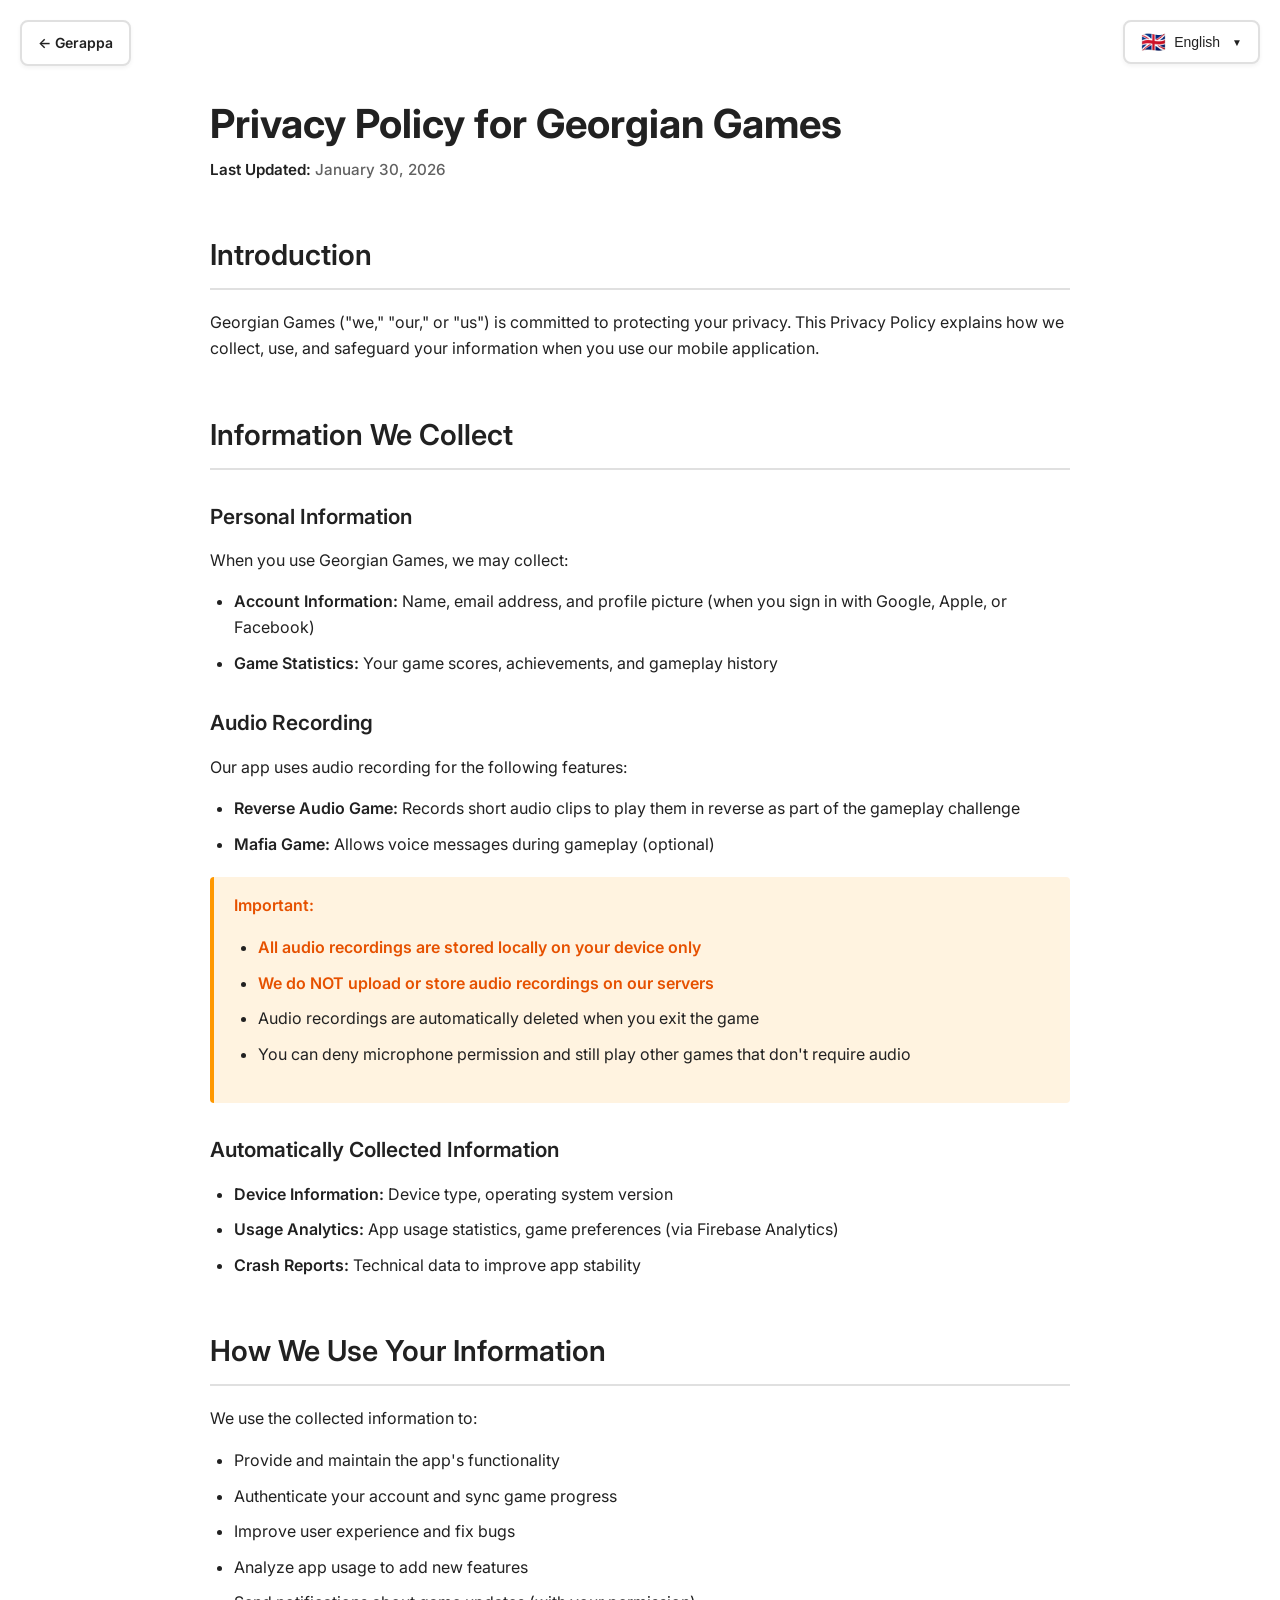
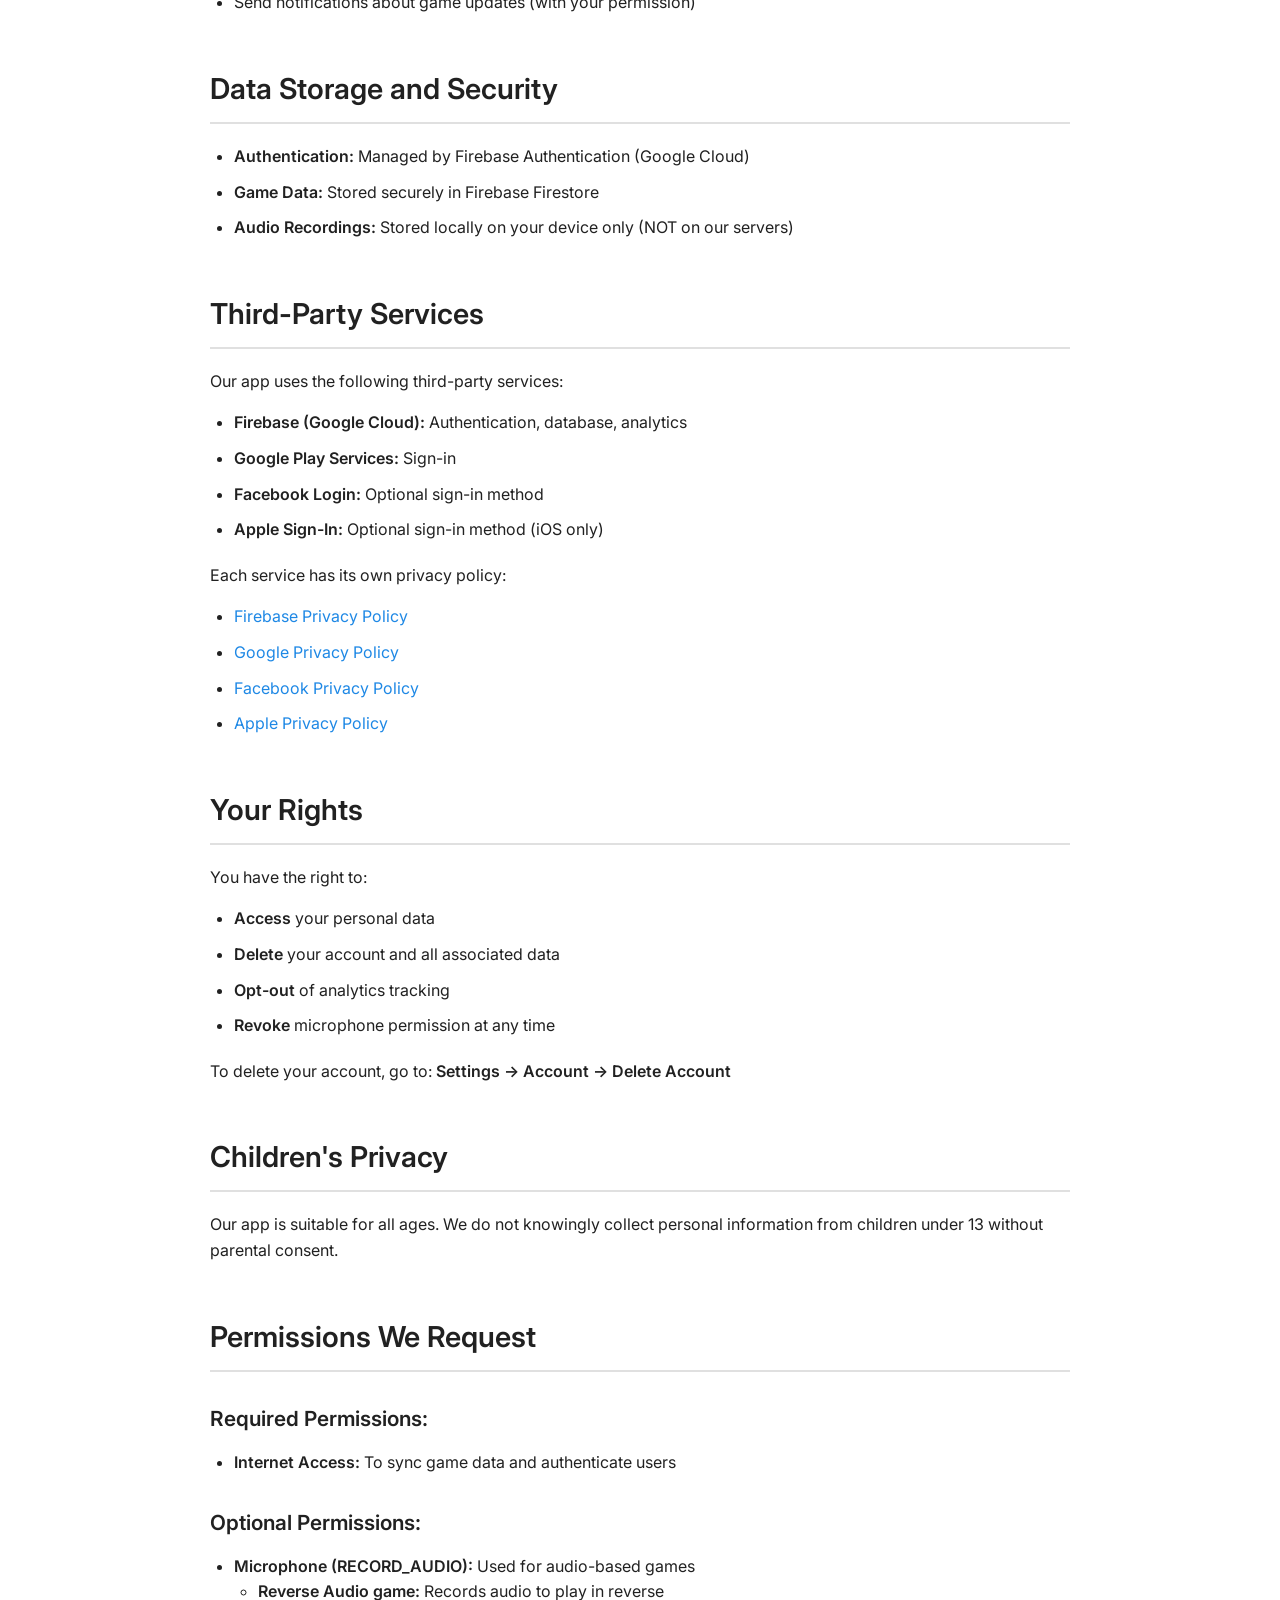
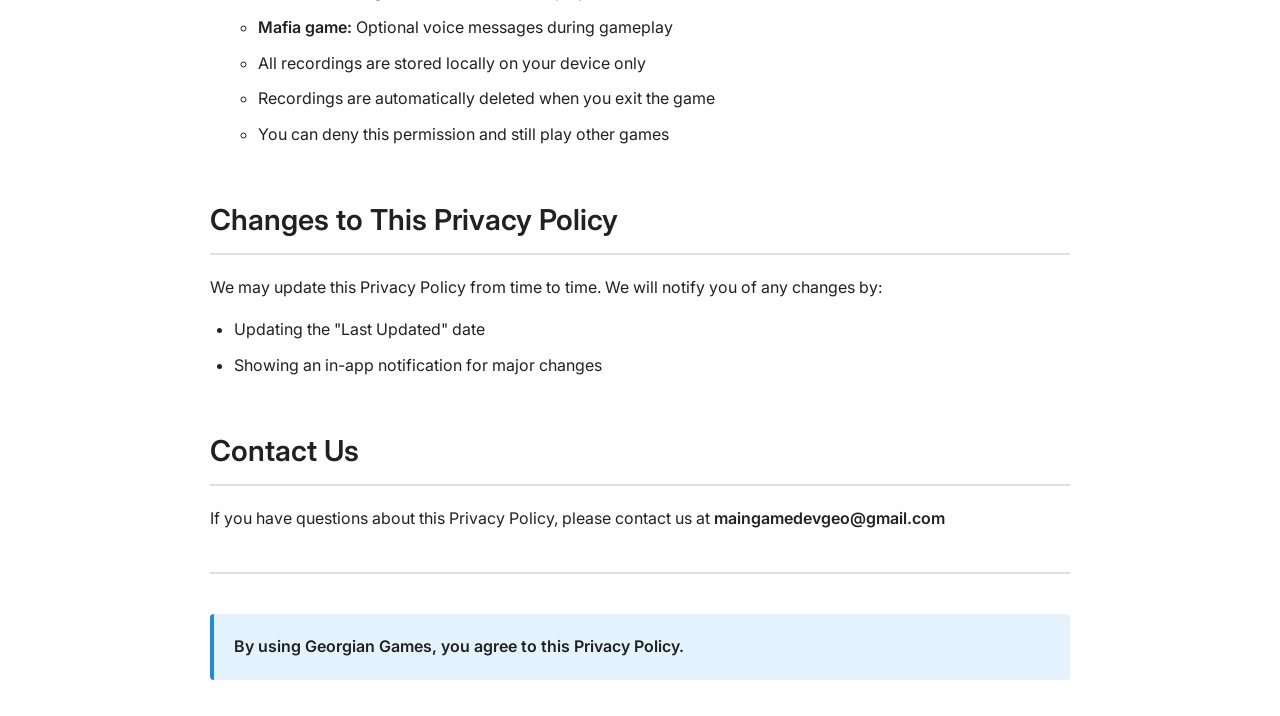
==== privacy/index.html @ 1e3600d7 "Add Gerappa landing page and move privacy policy to /privacy - New trilingual home page at / - Priva" ====
<!DOCTYPE html>
<html lang="en">
<head>
    <meta charset="UTF-8">
    <meta name="viewport" content="width=device-width, initial-scale=1.0">
    <meta name="description" content="Privacy Policy for Georgian Games mobile application. Learn how we collect, use, and protect your information.">
    <meta name="keywords" content="Georgian Games, Privacy Policy, Mobile App, Privacy">
    <meta name="author" content="Georgian Games">
    
    <!-- Open Graph / Facebook -->
    <meta property="og:type" content="website">
    <meta property="og:title" content="Privacy Policy - Georgian Games">
    <meta property="og:description" content="Privacy Policy for Georgian Games mobile application">
    
    <!-- Twitter -->
    <meta name="twitter:card" content="summary">
    <meta name="twitter:title" content="Privacy Policy - Georgian Games">
    <meta name="twitter:description" content="Privacy Policy for Georgian Games mobile application">
    
    <title>Privacy Policy - Georgian Games</title>
    
    <link rel="preconnect" href="https://fonts.googleapis.com">
    <link rel="preconnect" href="https://fonts.gstatic.com" crossorigin>
    <link href="https://fonts.googleapis.com/css2?family=Inter:wght@400;500;600;700&display=swap" rel="stylesheet">
    
    <style>
        * {
            margin: 0;
            padding: 0;
            box-sizing: border-box;
        }
        
        :root {
            --primary-color: #1E88E5;
            --text-color: #212121;
            --text-secondary: #616161;
            --bg-color: #FFFFFF;
            --border-color: #E0E0E0;
            --hover-color: #1976D2;
            --transition: all 0.3s ease;
        }
        
        html {
            scroll-behavior: smooth;
        }
        
        body {
            font-family: 'Inter', -apple-system, BlinkMacSystemFont, 'Segoe UI', Roboto, Oxygen, Ubuntu, Cantarell, sans-serif;
            line-height: 1.6;
            color: var(--text-color);
            background-color: var(--bg-color);
            padding: 0;
            margin: 0;
            font-size: 16px;
        }
        
        .container {
            max-width: 900px;
            margin: 0 auto;
            padding: 20px;
            padding-top: 100px;
        }
        
        /* Home Link */
        .home-link {
            position: fixed;
            top: 20px;
            left: 20px;
            z-index: 1000;
            background: var(--bg-color);
            border: 2px solid var(--border-color);
            border-radius: 8px;
            padding: 10px 16px;
            font-size: 14px;
            font-weight: 600;
            color: var(--text-color);
            text-decoration: none;
            transition: var(--transition);
            box-shadow: 0 2px 4px rgba(0,0,0,0.05);
        }

        .home-link:hover {
            border-color: var(--primary-color);
            color: var(--primary-color);
        }

        /* Language Switcher */
        .language-switcher {
            position: fixed;
            top: 20px;
            right: 20px;
            z-index: 1000;
        }
        
        .language-dropdown {
            position: relative;
            display: inline-block;
        }
        
        .language-button {
            background: var(--bg-color);
            border: 2px solid var(--border-color);
            border-radius: 8px;
            padding: 10px 16px;
            cursor: pointer;
            display: flex;
            align-items: center;
            gap: 8px;
            font-size: 14px;
            font-weight: 500;
            color: var(--text-color);
            transition: var(--transition);
            box-shadow: 0 2px 4px rgba(0,0,0,0.05);
        }
        
        .language-button:hover {
            border-color: var(--primary-color);
            box-shadow: 0 4px 8px rgba(30, 136, 229, 0.1);
        }
        
        .language-button::after {
            content: '▼';
            font-size: 10px;
            margin-left: 4px;
            transition: transform 0.3s ease;
        }
        
        .language-button.active::after {
            transform: rotate(180deg);
        }
        
        .flag {
            font-size: 20px;
            line-height: 1;
        }
        
        .language-menu {
            position: absolute;
            top: calc(100% + 8px);
            right: 0;
            background: var(--bg-color);
            border: 2px solid var(--border-color);
            border-radius: 8px;
            box-shadow: 0 4px 12px rgba(0,0,0,0.1);
            min-width: 180px;
            opacity: 0;
            visibility: hidden;
            transform: translateY(-10px);
            transition: var(--transition);
            overflow: hidden;
        }
        
        .language-menu.active {
            opacity: 1;
            visibility: visible;
            transform: translateY(0);
        }
        
        .language-option {
            padding: 12px 16px;
            cursor: pointer;
            display: flex;
            align-items: center;
            gap: 10px;
            transition: var(--transition);
            border-bottom: 1px solid var(--border-color);
        }
        
        .language-option:last-child {
            border-bottom: none;
        }
        
        .language-option:hover {
            background-color: #F5F5F5;
            color: var(--primary-color);
        }
        
        .language-option.active {
            background-color: #E3F2FD;
            color: var(--primary-color);
            font-weight: 600;
        }
        
        /* Content */
        .content {
            opacity: 1;
            transition: opacity 0.3s ease;
        }
        
        .content.fade-out {
            opacity: 0;
        }
        
        .content.fade-in {
            opacity: 1;
        }
        
        h1 {
            font-size: 2.5em;
            font-weight: 700;
            margin-bottom: 10px;
            color: var(--text-color);
            line-height: 1.2;
        }
        
        .last-updated {
            color: var(--text-secondary);
            font-size: 0.95em;
            margin-bottom: 40px;
            font-weight: 500;
        }
        
        h2 {
            font-size: 1.8em;
            font-weight: 600;
            margin-top: 50px;
            margin-bottom: 20px;
            color: var(--text-color);
            padding-bottom: 10px;
            border-bottom: 2px solid var(--border-color);
        }
        
        h3 {
            font-size: 1.3em;
            font-weight: 600;
            margin-top: 30px;
            margin-bottom: 15px;
            color: var(--text-color);
        }
        
        p {
            margin-bottom: 16px;
            color: var(--text-color);
        }
        
        ul, ol {
            margin-bottom: 20px;
            padding-left: 24px;
        }
        
        li {
            margin-bottom: 10px;
            color: var(--text-color);
        }
        
        strong {
            color: var(--text-color);
            font-weight: 600;
        }
        
        a {
            color: var(--primary-color);
            text-decoration: none;
            transition: var(--transition);
            border-bottom: 1px solid transparent;
        }
        
        a:hover {
            color: var(--hover-color);
            border-bottom-color: var(--hover-color);
        }
        
        .important {
            background-color: #FFF3E0;
            border-left: 4px solid #FF9800;
            padding: 16px 20px;
            margin: 20px 0;
            border-radius: 4px;
        }
        
        .important strong {
            color: #E65100;
        }
        
        hr {
            border: none;
            border-top: 2px solid var(--border-color);
            margin: 40px 0;
        }
        
        .agreement {
            background-color: #E3F2FD;
            border-left: 4px solid var(--primary-color);
            padding: 20px;
            margin-top: 40px;
            border-radius: 4px;
            font-weight: 500;
        }
        
        /* Responsive Design */
        @media (max-width: 768px) {
            .container {
                padding: 15px;
                padding-top: 90px;
            }
            
            .language-switcher {
                top: 15px;
                right: 15px;
            }
            
            .language-button {
                padding: 8px 12px;
                font-size: 13px;
            }
            
            h1 {
                font-size: 2em;
            }
            
            h2 {
                font-size: 1.5em;
                margin-top: 40px;
            }
            
            h3 {
                font-size: 1.2em;
            }
            
            body {
                font-size: 15px;
            }
        }
        
        @media (max-width: 480px) {
            .container {
                padding: 12px;
                padding-top: 85px;
            }
            
            h1 {
                font-size: 1.75em;
            }
            
            h2 {
                font-size: 1.3em;
            }
            
            .language-button span:not(.flag) {
                display: none;
            }
            
            .language-menu {
                min-width: 150px;
            }
        }
        
        /* Accessibility */
        .sr-only {
            position: absolute;
            width: 1px;
            height: 1px;
            padding: 0;
            margin: -1px;
            overflow: hidden;
            clip: rect(0, 0, 0, 0);
            white-space: nowrap;
            border-width: 0;
        }
        
        /* Print Styles */
        @media print {
            .language-switcher {
                display: none;
            }
            
            .container {
                padding-top: 20px;
            }
        }
    </style>
</head>
<body>
    <a class="home-link" href="/">← Gerappa</a>

    <!-- Language Switcher -->
    <div class="language-switcher">
        <div class="language-dropdown">
            <button class="language-button" id="languageButton" aria-label="Select language" aria-haspopup="true" aria-expanded="false">
                <span class="flag" id="currentFlag">🇬🇧</span>
                <span id="currentLanguage">English</span>
            </button>
            <div class="language-menu" id="languageMenu" role="menu">
                <div class="language-option active" data-lang="en" role="menuitem" tabindex="0">
                    <span class="flag">🇬🇧</span>
                    <span>English</span>
                </div>
                <div class="language-option" data-lang="ka" role="menuitem" tabindex="0">
                    <span class="flag">🇬🇪</span>
                    <span>ქართული</span>
                </div>
                <div class="language-option" data-lang="ru" role="menuitem" tabindex="0">
                    <span class="flag">🇷🇺</span>
                    <span>Русский</span>
                </div>
            </div>
        </div>
    </div>
    
    <!-- Content Container -->
    <div class="container">
        <div class="content" id="content">
            <!-- English Content (Default) -->
            <div data-lang="en">
                <h1>Privacy Policy for Georgian Games</h1>
                <p class="last-updated"><strong>Last Updated:</strong> January 30, 2026</p>
                
                <h2>Introduction</h2>
                <p>Georgian Games ("we," "our," or "us") is committed to protecting your privacy. This Privacy Policy explains how we collect, use, and safeguard your information when you use our mobile application.</p>
                
                <h2>Information We Collect</h2>
                
                <h3>Personal Information</h3>
                <p>When you use Georgian Games, we may collect:</p>
                <ul>
                    <li><strong>Account Information:</strong> Name, email address, and profile picture (when you sign in with Google, Apple, or Facebook)</li>
                    <li><strong>Game Statistics:</strong> Your game scores, achievements, and gameplay history</li>
                </ul>
                
                <h3>Audio Recording</h3>
                <p>Our app uses audio recording for the following features:</p>
                <ul>
                    <li><strong>Reverse Audio Game:</strong> Records short audio clips to play them in reverse as part of the gameplay challenge</li>
                    <li><strong>Mafia Game:</strong> Allows voice messages during gameplay (optional)</li>
                </ul>
                
                <div class="important">
                    <p><strong>Important:</strong></p>
                    <ul>
                        <li><strong>All audio recordings are stored locally on your device only</strong></li>
                        <li><strong>We do NOT upload or store audio recordings on our servers</strong></li>
                        <li>Audio recordings are automatically deleted when you exit the game</li>
                        <li>You can deny microphone permission and still play other games that don't require audio</li>
                    </ul>
                </div>
                
                <h3>Automatically Collected Information</h3>
                <ul>
                    <li><strong>Device Information:</strong> Device type, operating system version</li>
                    <li><strong>Usage Analytics:</strong> App usage statistics, game preferences (via Firebase Analytics)</li>
                    <li><strong>Crash Reports:</strong> Technical data to improve app stability</li>
                </ul>
                
                <h2>How We Use Your Information</h2>
                <p>We use the collected information to:</p>
                <ul>
                    <li>Provide and maintain the app's functionality</li>
                    <li>Authenticate your account and sync game progress</li>
                    <li>Improve user experience and fix bugs</li>
                    <li>Analyze app usage to add new features</li>
                    <li>Send notifications about game updates (with your permission)</li>
                </ul>
                
                <h2>Data Storage and Security</h2>
                <ul>
                    <li><strong>Authentication:</strong> Managed by Firebase Authentication (Google Cloud)</li>
                    <li><strong>Game Data:</strong> Stored securely in Firebase Firestore</li>
                    <li><strong>Audio Recordings:</strong> Stored locally on your device only (NOT on our servers)</li>
                </ul>
                
                <h2>Third-Party Services</h2>
                <p>Our app uses the following third-party services:</p>
                <ul>
                    <li><strong>Firebase (Google Cloud):</strong> Authentication, database, analytics</li>
                    <li><strong>Google Play Services:</strong> Sign-in</li>
                    <li><strong>Facebook Login:</strong> Optional sign-in method</li>
                    <li><strong>Apple Sign-In:</strong> Optional sign-in method (iOS only)</li>
                </ul>
                <p>Each service has its own privacy policy:</p>
                <ul>
                    <li><a href="https://firebase.google.com/support/privacy" target="_blank" rel="noopener noreferrer">Firebase Privacy Policy</a></li>
                    <li><a href="https://policies.google.com/privacy" target="_blank" rel="noopener noreferrer">Google Privacy Policy</a></li>
                    <li><a href="https://www.facebook.com/privacy/explanation" target="_blank" rel="noopener noreferrer">Facebook Privacy Policy</a></li>
                    <li><a href="https://www.apple.com/privacy/" target="_blank" rel="noopener noreferrer">Apple Privacy Policy</a></li>
                </ul>
                
                <h2>Your Rights</h2>
                <p>You have the right to:</p>
                <ul>
                    <li><strong>Access</strong> your personal data</li>
                    <li><strong>Delete</strong> your account and all associated data</li>
                    <li><strong>Opt-out</strong> of analytics tracking</li>
                    <li><strong>Revoke</strong> microphone permission at any time</li>
                </ul>
                <p>To delete your account, go to: <strong>Settings → Account → Delete Account</strong></p>
                
                <h2>Children's Privacy</h2>
                <p>Our app is suitable for all ages. We do not knowingly collect personal information from children under 13 without parental consent.</p>
                
                <h2>Permissions We Request</h2>
                
                <h3>Required Permissions:</h3>
                <ul>
                    <li><strong>Internet Access:</strong> To sync game data and authenticate users</li>
                </ul>
                
                <h3>Optional Permissions:</h3>
                <ul>
                    <li><strong>Microphone (RECORD_AUDIO):</strong> Used for audio-based games
                        <ul>
                            <li><strong>Reverse Audio game:</strong> Records audio to play in reverse</li>
                            <li><strong>Mafia game:</strong> Optional voice messages during gameplay</li>
                            <li>All recordings are stored locally on your device only</li>
                            <li>Recordings are automatically deleted when you exit the game</li>
                            <li>You can deny this permission and still play other games</li>
                        </ul>
                    </li>
                </ul>
                
                <h2>Changes to This Privacy Policy</h2>
                <p>We may update this Privacy Policy from time to time. We will notify you of any changes by:</p>
                <ul>
                    <li>Updating the "Last Updated" date</li>
                    <li>Showing an in-app notification for major changes</li>
                </ul>
                
                <h2>Contact Us</h2>
                <p>If you have questions about this Privacy Policy, please contact us at <strong>maingamedevgeo@gmail.com</strong></p>
                
                <hr>
                
                <p class="agreement"><strong>By using Georgian Games, you agree to this Privacy Policy.</strong></p>
            </div>
            
            <!-- Georgian Content -->
            <div data-lang="ka" style="display: none;">
                <h1>კონფიდენციალურობის პოლიტიკა - Georgian Games</h1>
                <p class="last-updated"><strong>ბოლო განახლება:</strong> 30 იანვარი, 2026</p>
                
                <h2>შესავალი</h2>
                <p>Georgian Games ("ჩვენ") ვალდებულნი ვართ დავიცვათ თქვენი კონფიდენციალურობა. ეს პოლიტიკა განმარტავს როგორ ვაგროვებთ, ვიყენებთ და ვიცავთ თქვენს ინფორმაციას.</p>
                
                <h2>რა ინფორმაციას ვაგროვებთ</h2>
                
                <h3>პერსონალური ინფორმაცია</h3>
                <ul>
                    <li><strong>ანგარიშის ინფორმაცია:</strong> სახელი, ელფოსტა, პროფილის სურათი (Google, Apple, ან Facebook-ით შესვლისას)</li>
                    <li><strong>თამაშის სტატისტიკა:</strong> ქულები, მიღწევები, თამაშის ისტორია</li>
                </ul>
                
                <h3>აუდიო ჩაწერა</h3>
                <p>აპლიკაცია იყენებს აუდიო ჩაწერას შემდეგი თამაშებისთვის:</p>
                <ul>
                    <li><strong>Reverse Audio თამაში:</strong> აწერს აუდიოს უკუღმა დასაკრავად</li>
                    <li><strong>მაფიის თამაში:</strong> ხმოვანი შეტყობინებები თამაშის დროს (არასავალდებულო)</li>
                </ul>
                
                <div class="important">
                    <p><strong>მნიშვნელოვანი:</strong></p>
                    <ul>
                        <li><strong>ყველა ჩანაწერი ინახება მხოლოდ თქვენს მოწყობილობაზე</strong></li>
                        <li><strong>არ ვტვირთავთ ჩანაწერებს სერვერზე</strong></li>
                        <li>ჩანაწერები ავტომატურად იშლება თამაშის დასრულების შემდეგ</li>
                        <li>შეგიძლიათ უარი თქვათ მიკროფონზე და თამაშოთ სხვა თამაშები</li>
                    </ul>
                </div>
                
                <h3>ავტომატურად შეგროვებული ინფორმაცია</h3>
                <ul>
                    <li><strong>მოწყობილობის ინფორმაცია:</strong> ტიპი, ოპერაციული სისტემის ვერსია</li>
                    <li><strong>გამოყენების ანალიტიკა:</strong> აპლიკაციის გამოყენების სტატისტიკა</li>
                    <li><strong>შეცდომების რეპორტები:</strong> ტექნიკური მონაცემები სტაბილურობის გასაუმჯობესებლად</li>
                </ul>
                
                <h2>როგორ ვიყენებთ ინფორმაციას</h2>
                <p>ინფორმაციას ვიყენებთ:</p>
                <ul>
                    <li>აპლიკაციის ფუნქციონირებისთვის</li>
                    <li>ანგარიშის ავთენტიფიკაციისა და პროგრესის სინქრონიზაციისთვის</li>
                    <li>მომხმარებლის გამოცდილების გაუმჯობესებისთვის</li>
                    <li>ახალი ფუნქციების დამატებისთვის</li>
                    <li>შეტყობინებების გასაგზავნად (თქვენი ნებართვით)</li>
                </ul>
                
                <h2>მონაცემთა შენახვა და უსაფრთხოება</h2>
                <ul>
                    <li><strong>ავთენტიფიკაცია:</strong> Firebase Authentication (Google Cloud)</li>
                    <li><strong>თამაშის მონაცემები:</strong> Firebase Firestore</li>
                    <li><strong>აუდიო ჩანაწერები:</strong> მხოლოდ თქვენს მოწყობილობაზე</li>
                </ul>
                
                <h2>მესამე მხარის სერვისები</h2>
                <p>აპლიკაცია იყენებს:</p>
                <ul>
                    <li><strong>Firebase (Google Cloud):</strong> ავთენტიფიკაცია, მონაცემთა ბაზა, ანალიტიკა</li>
                    <li><strong>Google Play Services:</strong> შესვლა</li>
                    <li><strong>Facebook Login:</strong> შესვლის ოფცია</li>
                    <li><strong>Apple Sign-In:</strong> შესვლის ოფცია (iOS)</li>
                </ul>
                <p>თითოეულ სერვისს აქვს საკუთარი კონფიდენციალურობის პოლიტიკა:</p>
                <ul>
                    <li><a href="https://firebase.google.com/support/privacy" target="_blank" rel="noopener noreferrer">Firebase Privacy Policy</a></li>
                    <li><a href="https://policies.google.com/privacy" target="_blank" rel="noopener noreferrer">Google Privacy Policy</a></li>
                    <li><a href="https://www.facebook.com/privacy/explanation" target="_blank" rel="noopener noreferrer">Facebook Privacy Policy</a></li>
                    <li><a href="https://www.apple.com/privacy/" target="_blank" rel="noopener noreferrer">Apple Privacy Policy</a></li>
                </ul>
                
                <h2>თქვენი უფლებები</h2>
                <p>თქვენ გაქვთ უფლება:</p>
                <ul>
                    <li><strong>წვდომა</strong> თქვენს მონაცემებზე</li>
                    <li><strong>წაშლა</strong> ანგარიშისა და ყველა მონაცემის</li>
                    <li><strong>გამორთვა</strong> ანალიტიკის თვალყურის დევნება</li>
                    <li><strong>გაუქმება</strong> მიკროფონის ნებართვა ნებისმიერ დროს</li>
                </ul>
                <p>ანგარიშის წასაშლელად: <strong>პარამეტრები → ანგარიში → ანგარიშის წაშლა</strong></p>
                
                <h2>ბავშვების კონფიდენციალურობა</h2>
                <p>აპლიკაცია შესაფერისია ყველა ასაკისთვის. ჩვენ არ ვაგროვებთ 13 წლამდე ბავშვების მონაცემებს მშობლების თანხმობის გარეშე.</p>
                
                <h2>ნებართვები</h2>
                
                <h3>სავალდებულო:</h3>
                <ul>
                    <li><strong>ინტერნეტ წვდომა:</strong> მონაცემების სინქრონიზაციისთვის</li>
                </ul>
                
                <h3>არასავალდებულო:</h3>
                <ul>
                    <li><strong>მიკროფონი (RECORD_AUDIO):</strong> აუდიო თამაშებისთვის
                        <ul>
                            <li><strong>Reverse Audio:</strong> აუდიოს უკუღმა დაკრა</li>
                            <li><strong>მაფია:</strong> ხმოვანი შეტყობინებები</li>
                            <li>ჩანაწერები ინახება მხოლოდ თქვენს მოწყობილობაზე</li>
                            <li>ავტომატურად იშლება თამაშის შემდეგ</li>
                        </ul>
                    </li>
                </ul>
                
                <h2>ცვლილებები</h2>
                <p>შეიძლება დროდადრო განვაახლოთ ეს პოლიტიკა. ვაცნობებთ ცვლილებების შესახებ:</p>
                <ul>
                    <li>"ბოლო განახლების" თარიღის შეცვლით</li>
                    <li>აპლიკაციაში შეტყობინებით (მნიშვნელოვანი ცვლილებების შემთხვევაში)</li>
                </ul>
                
                <h2>დაგვიკავშირდით</h2>
                <p>კითხვების შემთხვევაში მოგვწერეთ <strong>maingamedevgeo@gmail.com</strong>-ზე.</p>
                
                <hr>
                
                <p class="agreement"><strong>Georgian Games-ის გამოყენებით თქვენ ეთანხმებით ამ კონფიდენციალურობის პოლიტიკას.</strong></p>
            </div>
            
            <!-- Russian Content -->
            <div data-lang="ru" style="display: none;">
                <h1>Политика конфиденциальности - Georgian Games</h1>
                <p class="last-updated"><strong>Последнее обновление:</strong> 30 января 2026</p>
                
                <h2>Введение</h2>
                <p>Georgian Games ("мы") обязуется защищать вашу конфиденциальность. Эта Политика конфиденциальности объясняет, как мы собираем, используем и защищаем вашу информацию.</p>
                
                <h2>Какую информацию мы собираем</h2>
                
                <h3>Личная информация</h3>
                <ul>
                    <li><strong>Информация аккаунта:</strong> Имя, адрес электронной почты, фото профиля (при входе через Google, Apple или Facebook)</li>
                    <li><strong>Игровая статистика:</strong> Ваши очки, достижения, история игр</li>
                </ul>
                
                <h3>Запись аудио</h3>
                <p>Приложение использует запись аудио для следующих функций:</p>
                <ul>
                    <li><strong>Игра Reverse Audio:</strong> Записывает короткие аудиоклипы для воспроизведения в обратном порядке</li>
                    <li><strong>Игра Мафия:</strong> Голосовые сообщения во время игры (опционально)</li>
                </ul>
                
                <div class="important">
                    <p><strong>Важно:</strong></p>
                    <ul>
                        <li><strong>Все аудиозаписи хранятся только на вашем устройстве</strong></li>
                        <li><strong>Мы НЕ загружаем записи на наши серверы</strong></li>
                        <li>Записи автоматически удаляются после выхода из игры</li>
                        <li>Вы можете отказать в доступе к микрофону и играть в другие игры</li>
                    </ul>
                </div>
                
                <h3>Автоматически собираемая информация</h3>
                <ul>
                    <li><strong>Информация об устройстве:</strong> Тип устройства, версия операционной системы</li>
                    <li><strong>Аналитика использования:</strong> Статистика использования приложения</li>
                    <li><strong>Отчеты об ошибках:</strong> Технические данные для улучшения стабильности</li>
                </ul>
                
                <h2>Как мы используем информацию</h2>
                <p>Мы используем информацию для:</p>
                <ul>
                    <li>Обеспечения функциональности приложения</li>
                    <li>Аутентификации аккаунта и синхронизации прогресса</li>
                    <li>Улучшения пользовательского опыта</li>
                    <li>Анализа использования для добавления новых функций</li>
                    <li>Отправки уведомлений об обновлениях (с вашего разрешения)</li>
                </ul>
                
                <h2>Хранение и безопасность данных</h2>
                <ul>
                    <li><strong>Аутентификация:</strong> Firebase Authentication (Google Cloud)</li>
                    <li><strong>Игровые данные:</strong> Firebase Firestore</li>
                    <li><strong>Аудиозаписи:</strong> Только на вашем устройстве</li>
                </ul>
                
                <h2>Сторонние сервисы</h2>
                <p>Приложение использует:</p>
                <ul>
                    <li><strong>Firebase (Google Cloud):</strong> Аутентификация, база данных, аналитика</li>
                    <li><strong>Google Play Services:</strong> Вход</li>
                    <li><strong>Facebook Login:</strong> Опциональный метод входа</li>
                    <li><strong>Apple Sign-In:</strong> Опциональный метод входа (iOS)</li>
                </ul>
                <p>Каждый сервис имеет свою политику конфиденциальности:</p>
                <ul>
                    <li><a href="https://firebase.google.com/support/privacy" target="_blank" rel="noopener noreferrer">Firebase Privacy Policy</a></li>
                    <li><a href="https://policies.google.com/privacy" target="_blank" rel="noopener noreferrer">Google Privacy Policy</a></li>
                    <li><a href="https://www.facebook.com/privacy/explanation" target="_blank" rel="noopener noreferrer">Facebook Privacy Policy</a></li>
                    <li><a href="https://www.apple.com/privacy/" target="_blank" rel="noopener noreferrer">Apple Privacy Policy</a></li>
                </ul>
                
                <h2>Ваши права</h2>
                <p>Вы имеете право:</p>
                <ul>
                    <li><strong>Получить доступ</strong> к своим данным</li>
                    <li><strong>Удалить</strong> аккаунт и все связанные данные</li>
                    <li><strong>Отключить</strong> отслеживание аналитики</li>
                    <li><strong>Отозвать</strong> разрешение микрофона в любое время</li>
                </ul>
                <p>Чтобы удалить аккаунт: <strong>Настройки → Аккаунт → Удалить аккаунт</strong></p>
                
                <h2>Конфиденциальность детей</h2>
                <p>Приложение подходит для всех возрастов. Мы не собираем личную информацию детей до 13 лет без согласия родителей.</p>
                
                <h2>Разрешения</h2>
                
                <h3>Обязательные:</h3>
                <ul>
                    <li><strong>Доступ к интернету:</strong> Для синхронизации данных</li>
                </ul>
                
                <h3>Опциональные:</h3>
                <ul>
                    <li><strong>Микрофон (RECORD_AUDIO):</strong> Для аудио-игр
                        <ul>
                            <li><strong>Reverse Audio:</strong> Запись аудио для воспроизведения в обратном порядке</li>
                            <li><strong>Мафия:</strong> Голосовые сообщения</li>
                            <li>Записи хранятся только на вашем устройстве</li>
                            <li>Автоматически удаляются после игры</li>
                        </ul>
                    </li>
                </ul>
                
                <h2>Изменения</h2>
                <p>Мы можем периодически обновлять эту Политику. Мы уведомим вас об изменениях:</p>
                <ul>
                    <li>Обновлением даты "Последнее обновление"</li>
                    <li>Уведомлением в приложении (для важных изменений)</li>
                </ul>
                
                <h2>Свяжитесь с нами</h2>
                <p>Если у вас есть вопросы, свяжитесь с нами по адресу <strong>maingamedevgeo@gmail.com</strong></p>
                
                <hr>
                
                <p class="agreement"><strong>Используя Georgian Games, вы соглашаетесь с этой Политикой конфиденциальности.</strong></p>
            </div>
        </div>
    </div>
    
    <script>
        // Language data
        const languages = {
            en: {
                flag: '🇬🇧',
                name: 'English'
            },
            ka: {
                flag: '🇬🇪',
                name: 'ქართული'
            },
            ru: {
                flag: '🇷🇺',
                name: 'Русский'
            }
        };
        
        // Get elements
        const languageButton = document.getElementById('languageButton');
        const languageMenu = document.getElementById('languageMenu');
        const currentFlag = document.getElementById('currentFlag');
        const currentLanguage = document.getElementById('currentLanguage');
        const content = document.getElementById('content');
        const languageOptions = document.querySelectorAll('.language-option');
        const contentDivs = document.querySelectorAll('#content > [data-lang]');
        
        // Get saved language or default to English
        let currentLang = localStorage.getItem('privacyPolicyLang') || 'en';
        
        // Initialize language
        function setLanguage(lang) {
            // Update button
            currentFlag.textContent = languages[lang].flag;
            currentLanguage.textContent = languages[lang].name;
            
            // Update content visibility
            contentDivs.forEach(div => {
                if (div.getAttribute('data-lang') === lang) {
                    div.style.display = 'block';
                } else {
                    div.style.display = 'none';
                }
            });
            
            // Update active state in menu
            languageOptions.forEach(option => {
                if (option.getAttribute('data-lang') === lang) {
                    option.classList.add('active');
                } else {
                    option.classList.remove('active');
                }
            });
            
            // Update HTML lang attribute
            document.documentElement.lang = lang;
            
            // Save to localStorage
            localStorage.setItem('privacyPolicyLang', lang);
            
            // Update meta description based on language
            const metaDescription = document.querySelector('meta[name="description"]');
            if (metaDescription) {
                if (lang === 'ka') {
                    metaDescription.content = 'კონფიდენციალურობის პოლიტიკა Georgian Games მობილური აპლიკაციისთვის.';
                } else if (lang === 'ru') {
                    metaDescription.content = 'Политика конфиденциальности для мобильного приложения Georgian Games.';
                } else {
                    metaDescription.content = 'Privacy Policy for Georgian Games mobile application. Learn how we collect, use, and protect your information.';
                }
            }
        }
        
        // Toggle menu
        languageButton.addEventListener('click', (e) => {
            e.stopPropagation();
            languageMenu.classList.toggle('active');
            languageButton.classList.toggle('active');
            languageButton.setAttribute('aria-expanded', languageMenu.classList.contains('active'));
        });
        
        // Close menu when clicking outside
        document.addEventListener('click', (e) => {
            if (!languageButton.contains(e.target) && !languageMenu.contains(e.target)) {
                languageMenu.classList.remove('active');
                languageButton.classList.remove('active');
                languageButton.setAttribute('aria-expanded', 'false');
            }
        });
        
        // Handle language selection
        languageOptions.forEach(option => {
            option.addEventListener('click', () => {
                const lang = option.getAttribute('data-lang');
                setLanguage(lang);
                languageMenu.classList.remove('active');
                languageButton.classList.remove('active');
                languageButton.setAttribute('aria-expanded', 'false');
                
                // Smooth scroll to top
                window.scrollTo({
                    top: 0,
                    behavior: 'smooth'
                });
            });
            
            // Keyboard navigation
            option.addEventListener('keydown', (e) => {
                if (e.key === 'Enter' || e.key === ' ') {
                    e.preventDefault();
                    option.click();
                }
            });
        });
        
        // Initialize on page load
        setLanguage(currentLang);
        
        // Keyboard accessibility for language button
        languageButton.addEventListener('keydown', (e) => {
            if (e.key === 'Enter' || e.key === ' ') {
                e.preventDefault();
                languageButton.click();
            }
        });
    </script>
</body>
</html>
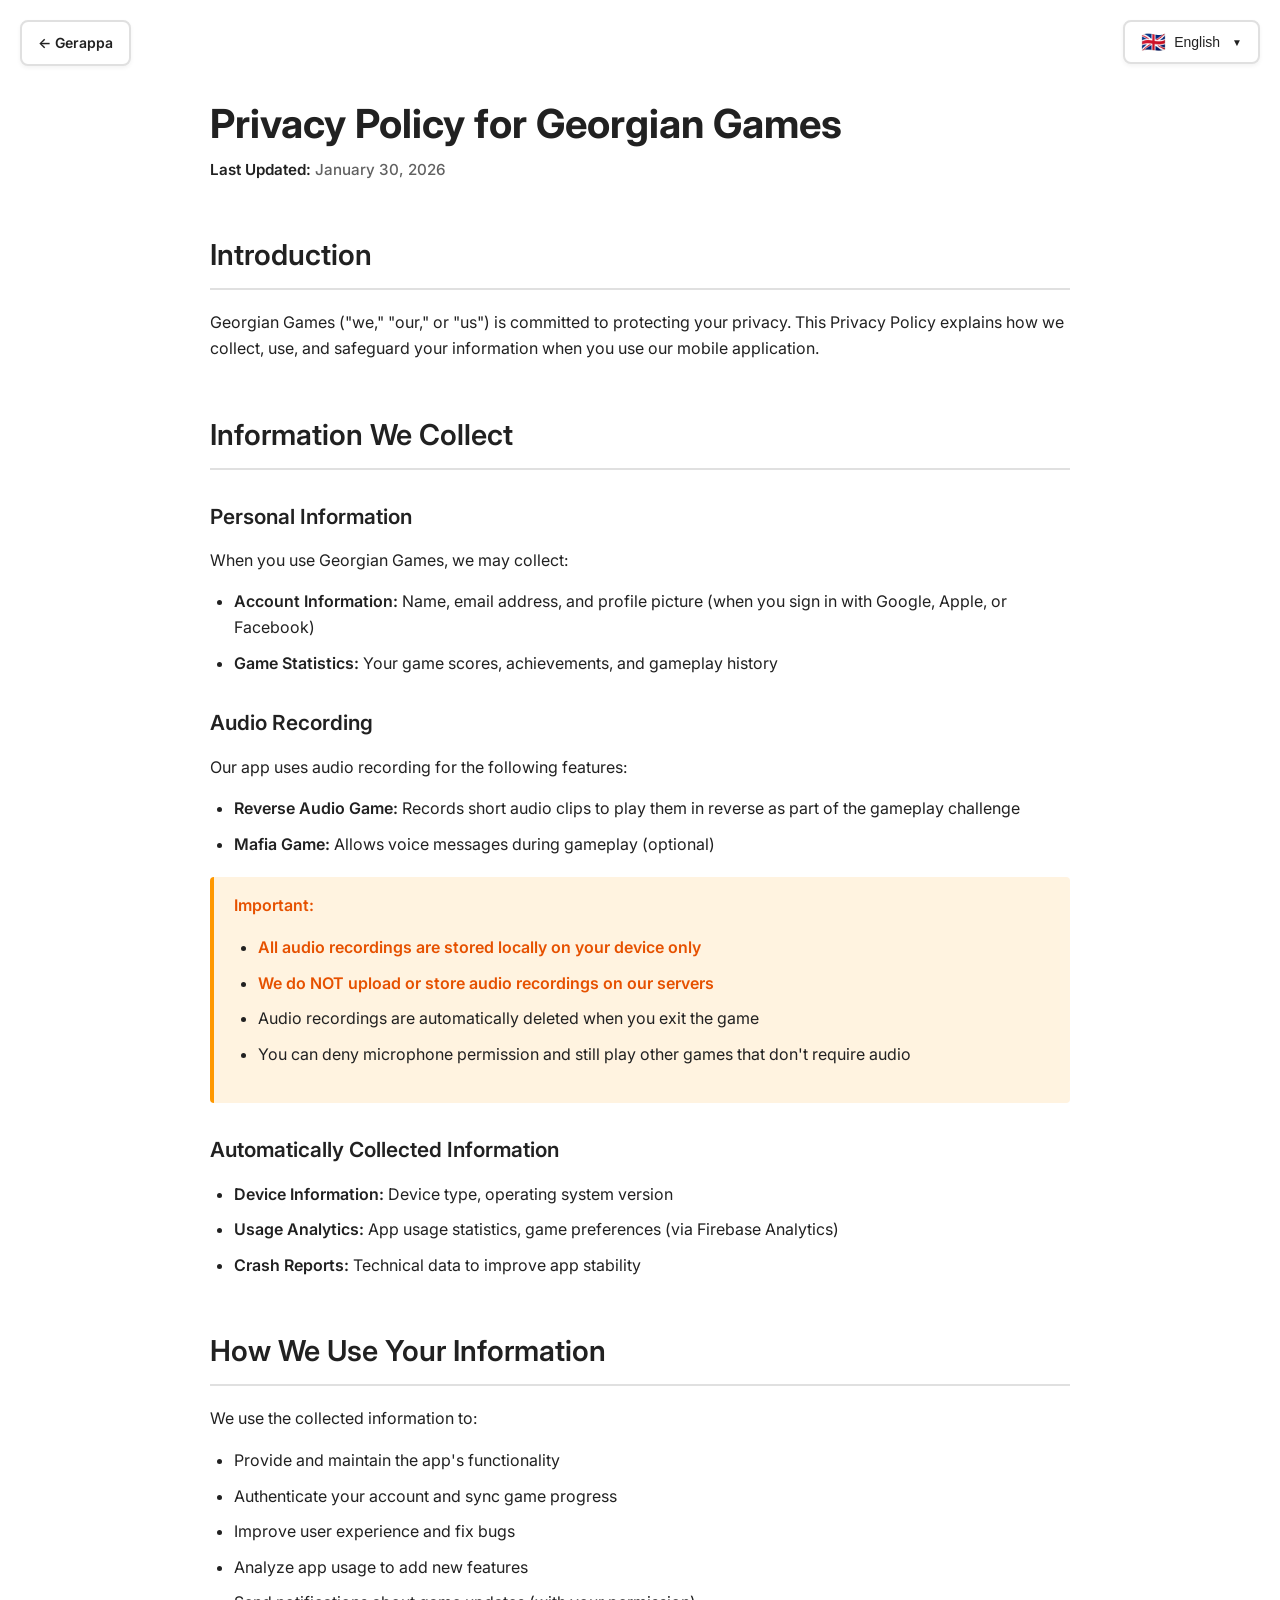
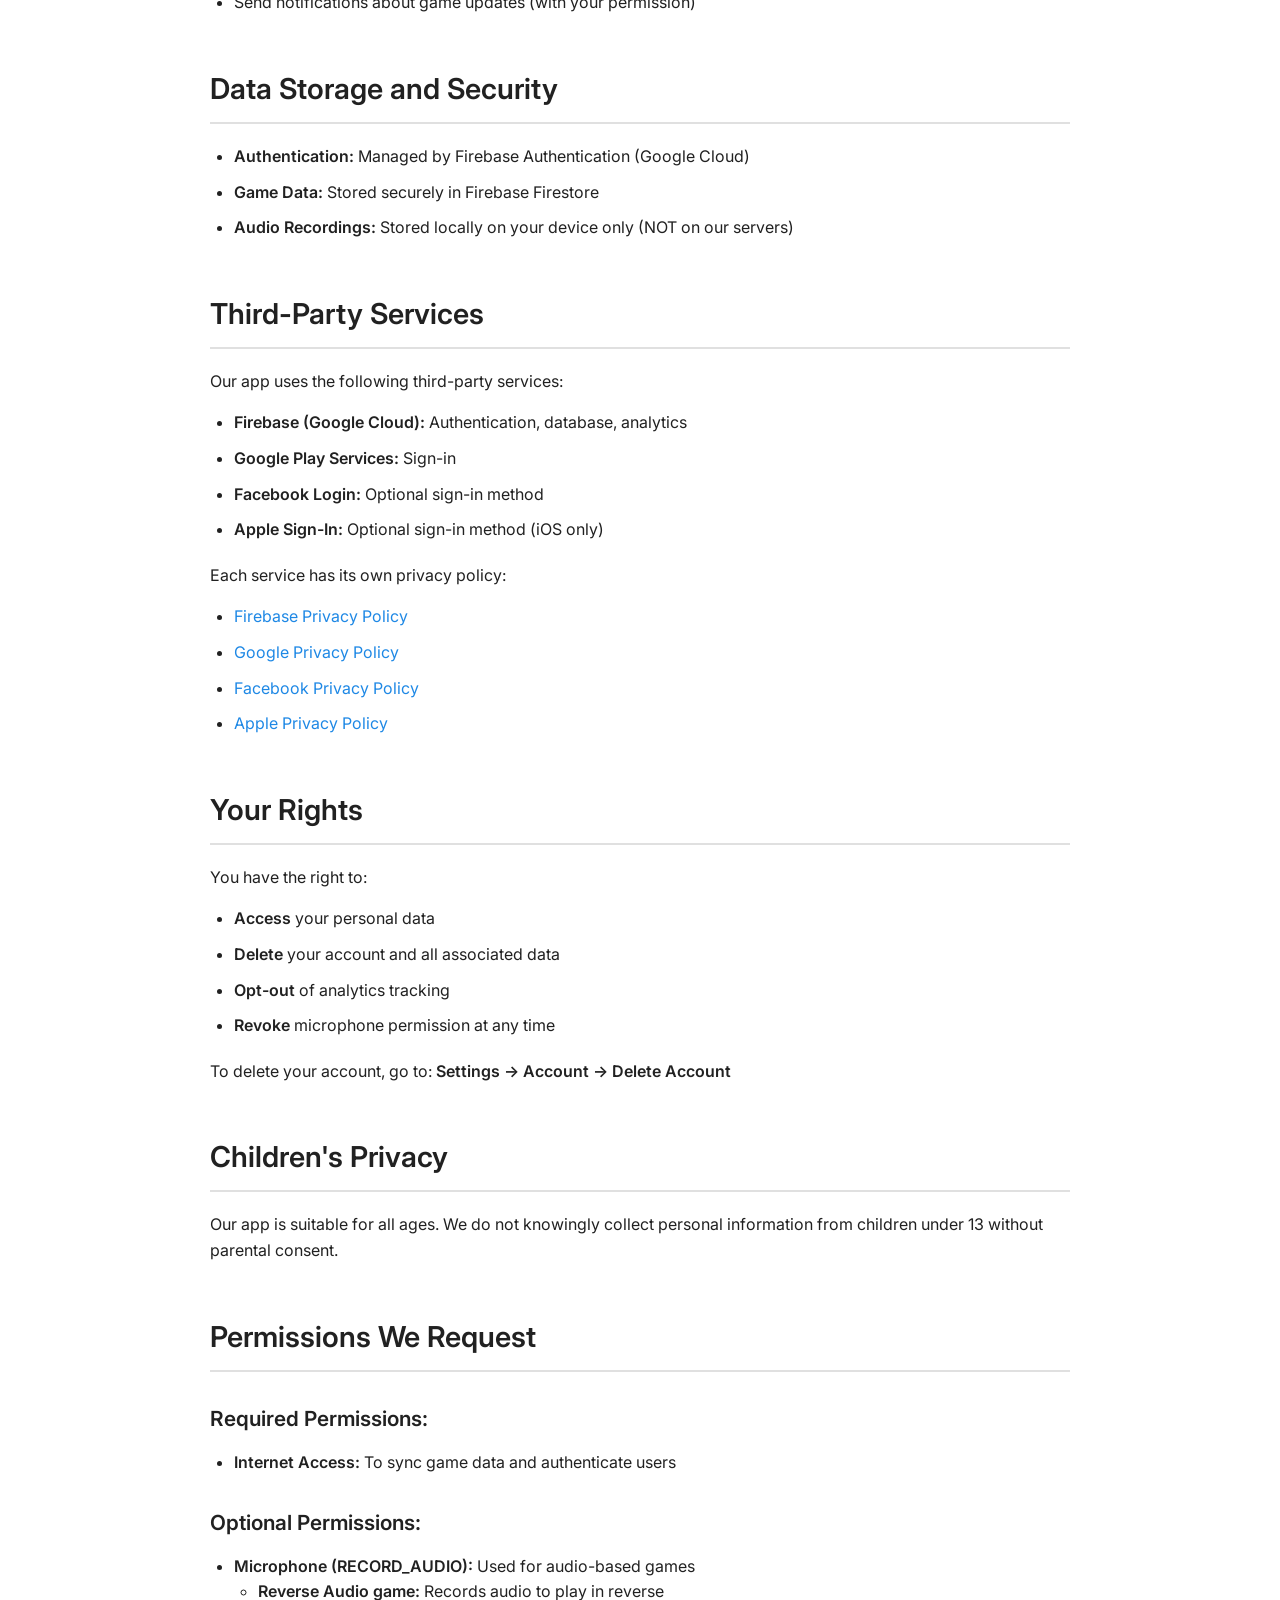
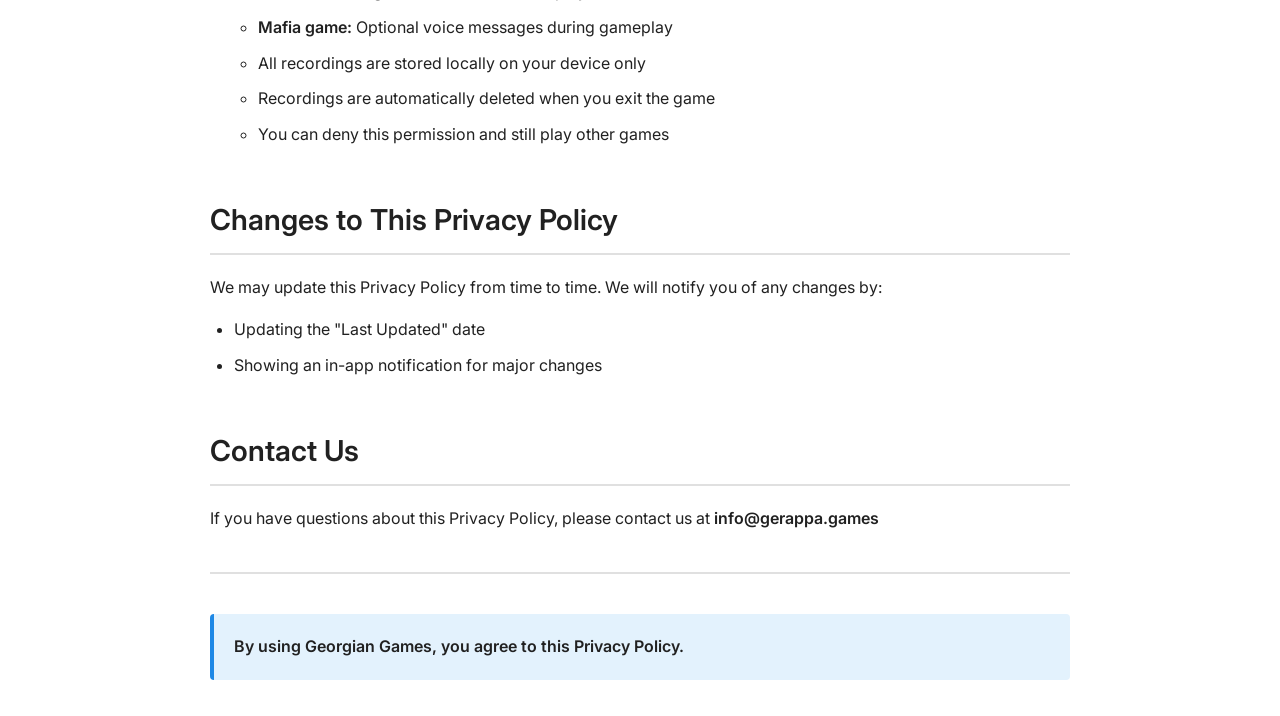
==== commit 5f30b165: "Use info@gerappa.games as privacy policy contact Co-Authored-By: Claude Opus 5.5 <noreply@anthropic." ====
--- a/privacy/index.html
+++ b/privacy/index.html
@@ -515,7 +515,7 @@
                 </ul>
                 
                 <h2>Contact Us</h2>
-                <p>If you have questions about this Privacy Policy, please contact us at <strong>maingamedevgeo@gmail.com</strong></p>
+                <p>If you have questions about this Privacy Policy, please contact us at <strong>info@gerappa.games</strong></p>
                 
                 <hr>
                 
@@ -635,7 +635,7 @@
                 </ul>
                 
                 <h2>დაგვიკავშირდით</h2>
-                <p>კითხვების შემთხვევაში მოგვწერეთ <strong>maingamedevgeo@gmail.com</strong>-ზე.</p>
+                <p>კითხვების შემთხვევაში მოგვწერეთ <strong>info@gerappa.games</strong>-ზე.</p>
                 
                 <hr>
                 
@@ -755,7 +755,7 @@
                 </ul>
                 
                 <h2>Свяжитесь с нами</h2>
-                <p>Если у вас есть вопросы, свяжитесь с нами по адресу <strong>maingamedevgeo@gmail.com</strong></p>
+                <p>Если у вас есть вопросы, свяжитесь с нами по адресу <strong>info@gerappa.games</strong></p>
                 
                 <hr>
                 
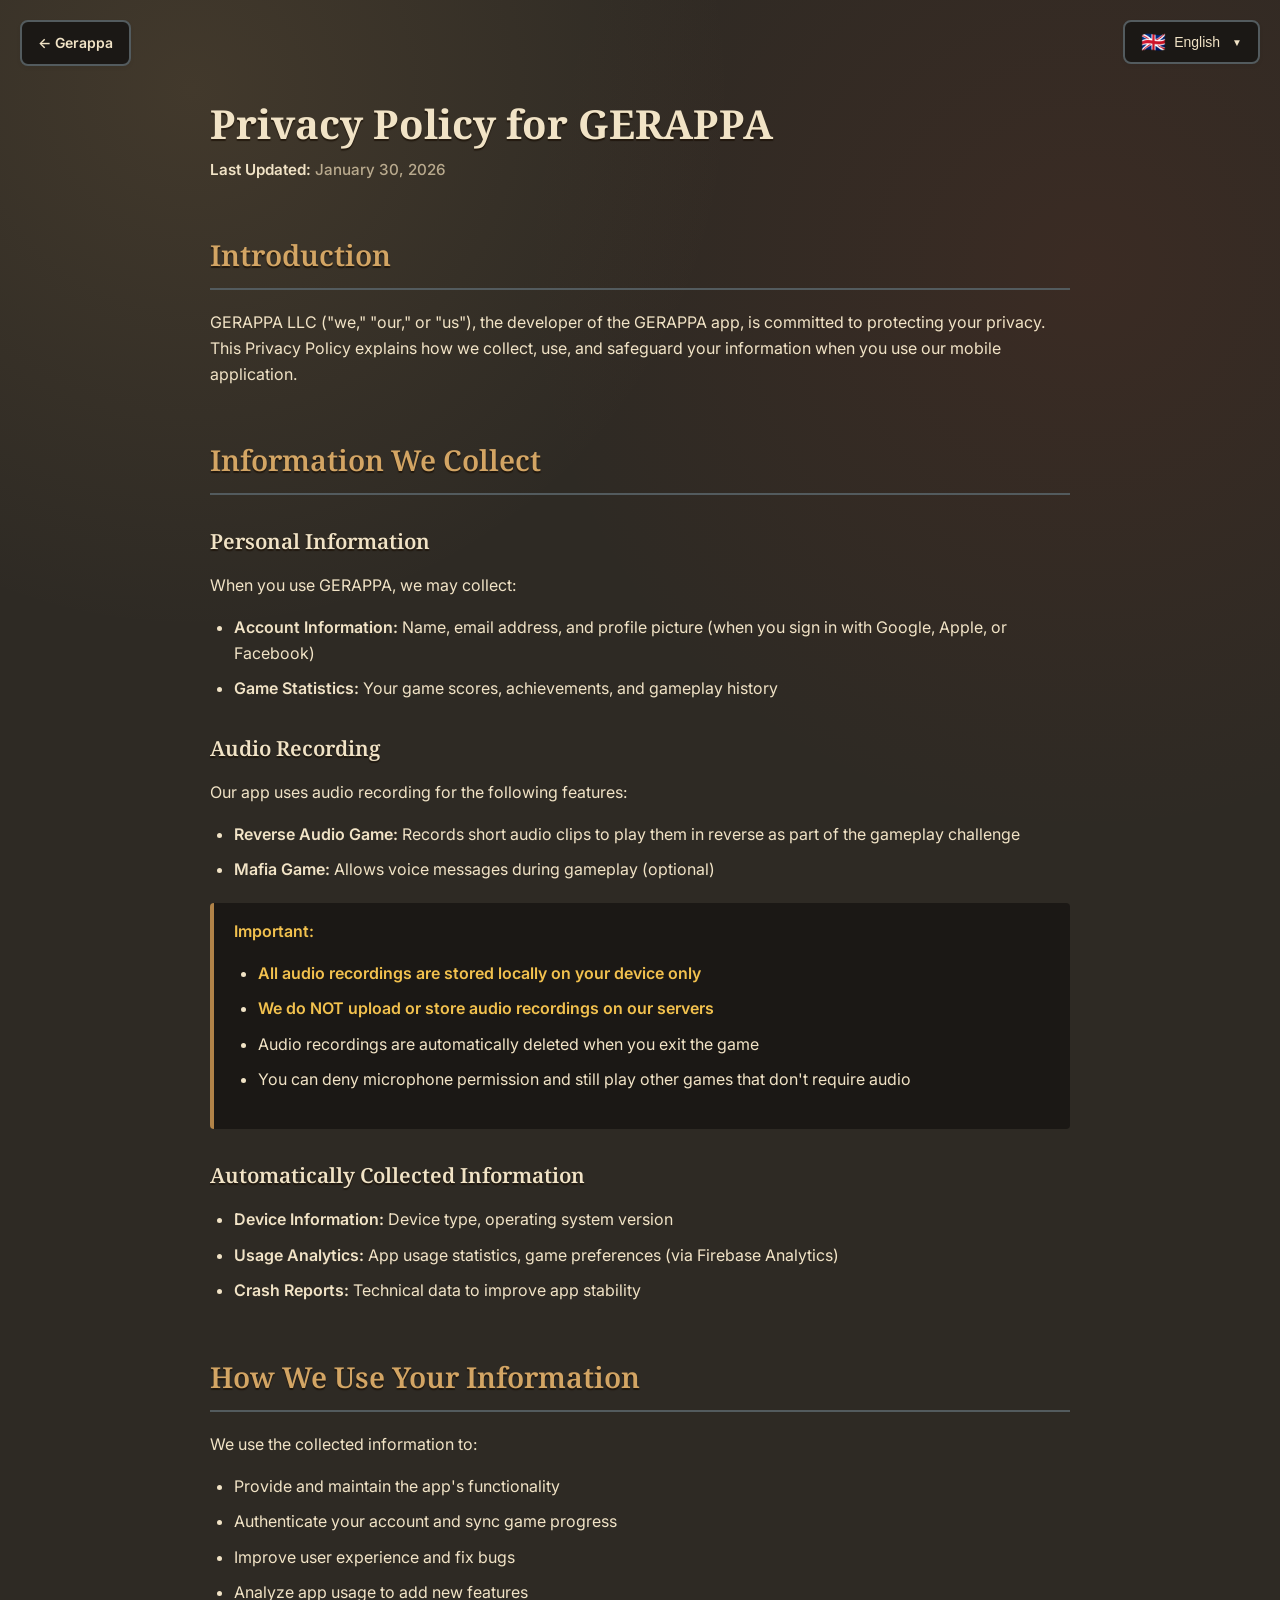
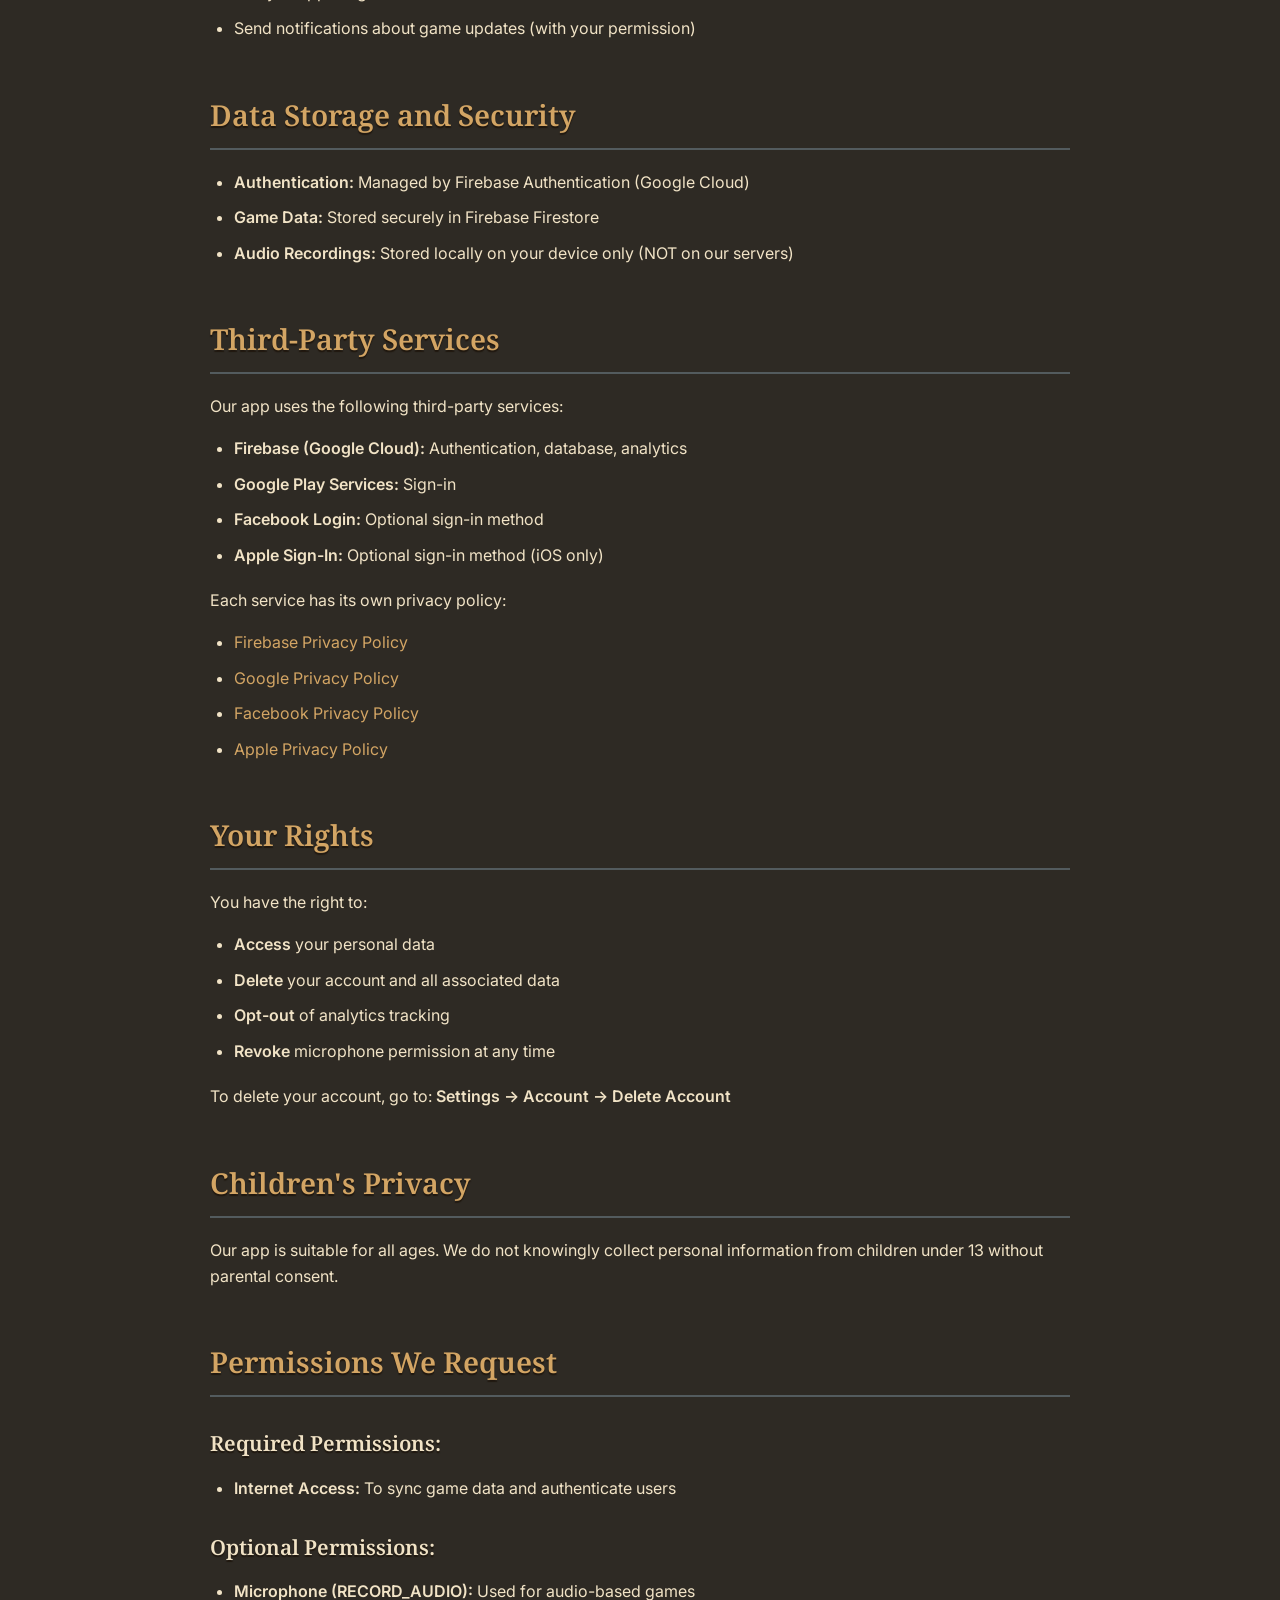
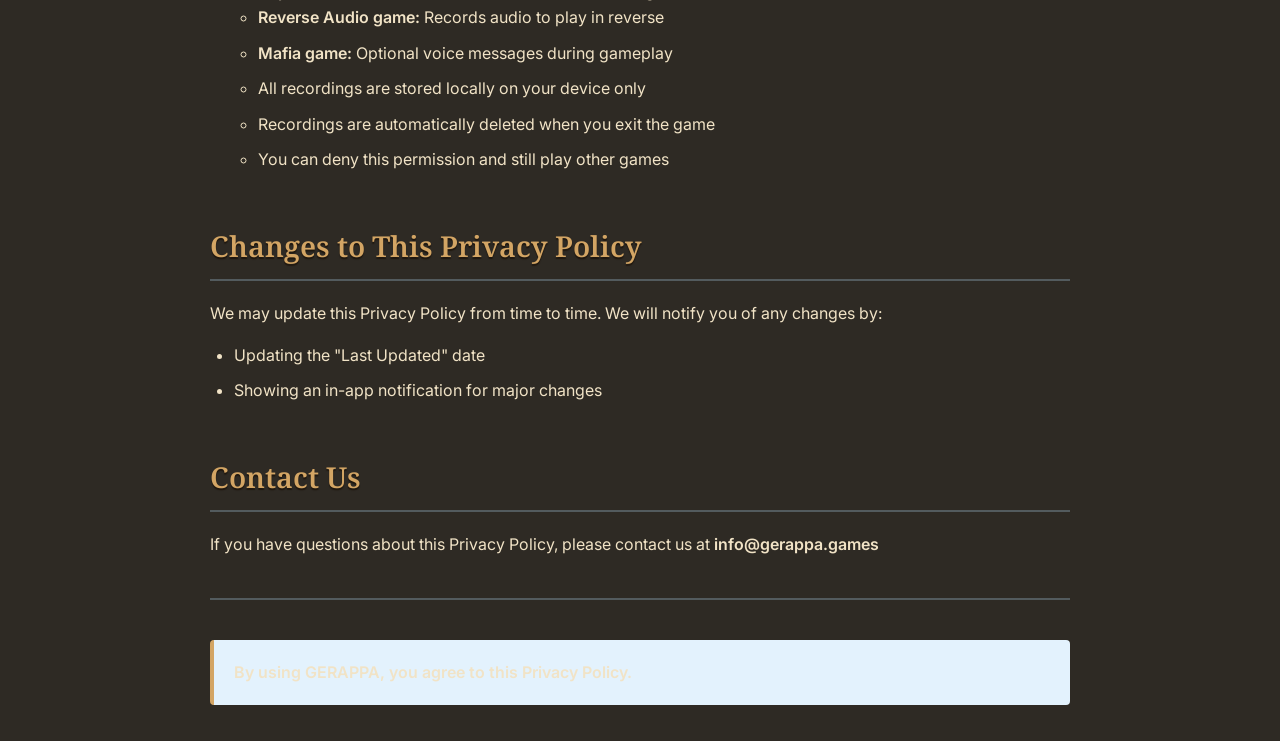
==== commit 62fff626: "Full GERAPPA LLC site: games with artwork, about, contact, support page; Dark Age style; privacy reb" ====
--- a/privacy/index.html
+++ b/privacy/index.html
@@ -3,21 +3,23 @@
 <head>
     <meta charset="UTF-8">
     <meta name="viewport" content="width=device-width, initial-scale=1.0">
-    <meta name="description" content="Privacy Policy for Georgian Games mobile application. Learn how we collect, use, and protect your information.">
-    <meta name="keywords" content="Georgian Games, Privacy Policy, Mobile App, Privacy">
-    <meta name="author" content="Georgian Games">
+    <meta name="description" content="Privacy Policy for GERAPPA mobile application. Learn how we collect, use, and protect your information.">
+    <meta name="keywords" content="GERAPPA, Privacy Policy, Mobile App, Privacy">
+    <meta name="author" content="GERAPPA">
     
     <!-- Open Graph / Facebook -->
     <meta property="og:type" content="website">
-    <meta property="og:title" content="Privacy Policy - Georgian Games">
-    <meta property="og:description" content="Privacy Policy for Georgian Games mobile application">
+    <meta property="og:title" content="Privacy Policy - GERAPPA">
+    <meta property="og:description" content="Privacy Policy for GERAPPA mobile application">
     
     <!-- Twitter -->
     <meta name="twitter:card" content="summary">
-    <meta name="twitter:title" content="Privacy Policy - Georgian Games">
-    <meta name="twitter:description" content="Privacy Policy for Georgian Games mobile application">
+    <meta name="twitter:title" content="Privacy Policy - GERAPPA">
+    <meta name="twitter:description" content="Privacy Policy for GERAPPA mobile application">
     
-    <title>Privacy Policy - Georgian Games</title>
+    <title>Privacy Policy - GERAPPA</title>
+    <link rel="icon" href="/assets/logo/gerappa-icon-gold.svg" type="image/svg+xml">
+    <link href="https://fonts.googleapis.com/css2?family=Noto+Sans+Georgian:wght@400;600;700&family=Noto+Serif+Georgian:wght@700;800&display=swap" rel="stylesheet">
     
     <link rel="preconnect" href="https://fonts.googleapis.com">
     <link rel="preconnect" href="https://fonts.gstatic.com" crossorigin>
@@ -31,12 +33,12 @@
         }
         
         :root {
-            --primary-color: #1E88E5;
-            --text-color: #212121;
-            --text-secondary: #616161;
-            --bg-color: #FFFFFF;
-            --border-color: #E0E0E0;
-            --hover-color: #1976D2;
+            --primary-color: #D3A564;
+            --text-color: #F1E3C6;
+            --text-secondary: #B9AA8E;
+            --bg-color: #2E2A24;
+            --border-color: #535B5E;
+            --hover-color: #F2C14E;
             --transition: all 0.3s ease;
         }
         
@@ -261,15 +263,15 @@
         }
         
         .important {
-            background-color: #FFF3E0;
-            border-left: 4px solid #FF9800;
+            background-color: #1B1815;
+            border-left: 4px solid #B18348;
             padding: 16px 20px;
             margin: 20px 0;
             border-radius: 4px;
         }
         
         .important strong {
-            color: #E65100;
+            color: #F2C14E;
         }
         
         hr {
@@ -368,6 +370,14 @@
                 padding-top: 20px;
             }
         }
+        /* Dark Age look, matching the main site */
+        body { background-image: radial-gradient(circle at 15% 10%, rgba(211,165,100,0.12), transparent 40%), radial-gradient(circle at 85% 30%, rgba(168,53,31,0.10), transparent 45%); background-attachment: fixed; }
+        h1, h2, h3 { font-family: 'Noto Serif Georgian', 'Noto Serif', Georgia, serif; text-shadow: 0 2px 1px rgba(26,15,5,0.7); }
+        h1 { color: #F1E3C6; }
+        h2 { color: #D3A564; }
+        a { color: #D3A564; }
+        strong { color: #F1E3C6; }
+        .home-link, .language-button, .language-menu { background: #1B1815 !important; }
     </style>
 </head>
 <body>
@@ -402,16 +412,16 @@
         <div class="content" id="content">
             <!-- English Content (Default) -->
             <div data-lang="en">
-                <h1>Privacy Policy for Georgian Games</h1>
+                <h1>Privacy Policy for GERAPPA</h1>
                 <p class="last-updated"><strong>Last Updated:</strong> January 30, 2026</p>
                 
                 <h2>Introduction</h2>
-                <p>Georgian Games ("we," "our," or "us") is committed to protecting your privacy. This Privacy Policy explains how we collect, use, and safeguard your information when you use our mobile application.</p>
+                <p>GERAPPA LLC ("we," "our," or "us"), the developer of the GERAPPA app, is committed to protecting your privacy. This Privacy Policy explains how we collect, use, and safeguard your information when you use our mobile application.</p>
                 
                 <h2>Information We Collect</h2>
                 
                 <h3>Personal Information</h3>
-                <p>When you use Georgian Games, we may collect:</p>
+                <p>When you use GERAPPA, we may collect:</p>
                 <ul>
                     <li><strong>Account Information:</strong> Name, email address, and profile picture (when you sign in with Google, Apple, or Facebook)</li>
                     <li><strong>Game Statistics:</strong> Your game scores, achievements, and gameplay history</li>
@@ -519,16 +529,16 @@
                 
                 <hr>
                 
-                <p class="agreement"><strong>By using Georgian Games, you agree to this Privacy Policy.</strong></p>
+                <p class="agreement"><strong>By using GERAPPA, you agree to this Privacy Policy.</strong></p>
             </div>
             
             <!-- Georgian Content -->
             <div data-lang="ka" style="display: none;">
-                <h1>კონფიდენციალურობის პოლიტიკა - Georgian Games</h1>
+                <h1>კონფიდენციალურობის პოლიტიკა - GERAPPA</h1>
                 <p class="last-updated"><strong>ბოლო განახლება:</strong> 30 იანვარი, 2026</p>
                 
                 <h2>შესავალი</h2>
-                <p>Georgian Games ("ჩვენ") ვალდებულნი ვართ დავიცვათ თქვენი კონფიდენციალურობა. ეს პოლიტიკა განმარტავს როგორ ვაგროვებთ, ვიყენებთ და ვიცავთ თქვენს ინფორმაციას.</p>
+                <p>GERAPPA LLC ("ჩვენ"), GERAPPA აპლიკაციის დეველოპერი, ვალდებულნი ვართ დავიცვათ თქვენი კონფიდენციალურობა. ეს პოლიტიკა განმარტავს როგორ ვაგროვებთ, ვიყენებთ და ვიცავთ თქვენს ინფორმაციას.</p>
                 
                 <h2>რა ინფორმაციას ვაგროვებთ</h2>
                 
@@ -639,16 +649,16 @@
                 
                 <hr>
                 
-                <p class="agreement"><strong>Georgian Games-ის გამოყენებით თქვენ ეთანხმებით ამ კონფიდენციალურობის პოლიტიკას.</strong></p>
+                <p class="agreement"><strong>GERAPPA-ის გამოყენებით თქვენ ეთანხმებით ამ კონფიდენციალურობის პოლიტიკას.</strong></p>
             </div>
             
             <!-- Russian Content -->
             <div data-lang="ru" style="display: none;">
-                <h1>Политика конфиденциальности - Georgian Games</h1>
+                <h1>Политика конфиденциальности - GERAPPA</h1>
                 <p class="last-updated"><strong>Последнее обновление:</strong> 30 января 2026</p>
                 
                 <h2>Введение</h2>
-                <p>Georgian Games ("мы") обязуется защищать вашу конфиденциальность. Эта Политика конфиденциальности объясняет, как мы собираем, используем и защищаем вашу информацию.</p>
+                <p>GERAPPA LLC ("мы"), разработчик приложения GERAPPA, обязуется защищать вашу конфиденциальность. Эта Политика конфиденциальности объясняет, как мы собираем, используем и защищаем вашу информацию.</p>
                 
                 <h2>Какую информацию мы собираем</h2>
                 
@@ -759,7 +769,7 @@
                 
                 <hr>
                 
-                <p class="agreement"><strong>Используя Georgian Games, вы соглашаетесь с этой Политикой конфиденциальности.</strong></p>
+                <p class="agreement"><strong>Используя GERAPPA, вы соглашаетесь с этой Политикой конфиденциальности.</strong></p>
             </div>
         </div>
     </div>
@@ -827,11 +837,11 @@
             const metaDescription = document.querySelector('meta[name="description"]');
             if (metaDescription) {
                 if (lang === 'ka') {
-                    metaDescription.content = 'კონფიდენციალურობის პოლიტიკა Georgian Games მობილური აპლიკაციისთვის.';
+                    metaDescription.content = 'კონფიდენციალურობის პოლიტიკა GERAPPA მობილური აპლიკაციისთვის.';
                 } else if (lang === 'ru') {
-                    metaDescription.content = 'Политика конфиденциальности для мобильного приложения Georgian Games.';
+                    metaDescription.content = 'Политика конфиденциальности для мобильного приложения GERAPPA.';
                 } else {
-                    metaDescription.content = 'Privacy Policy for Georgian Games mobile application. Learn how we collect, use, and protect your information.';
+                    metaDescription.content = 'Privacy Policy for GERAPPA mobile application. Learn how we collect, use, and protect your information.';
                 }
             }
         }
